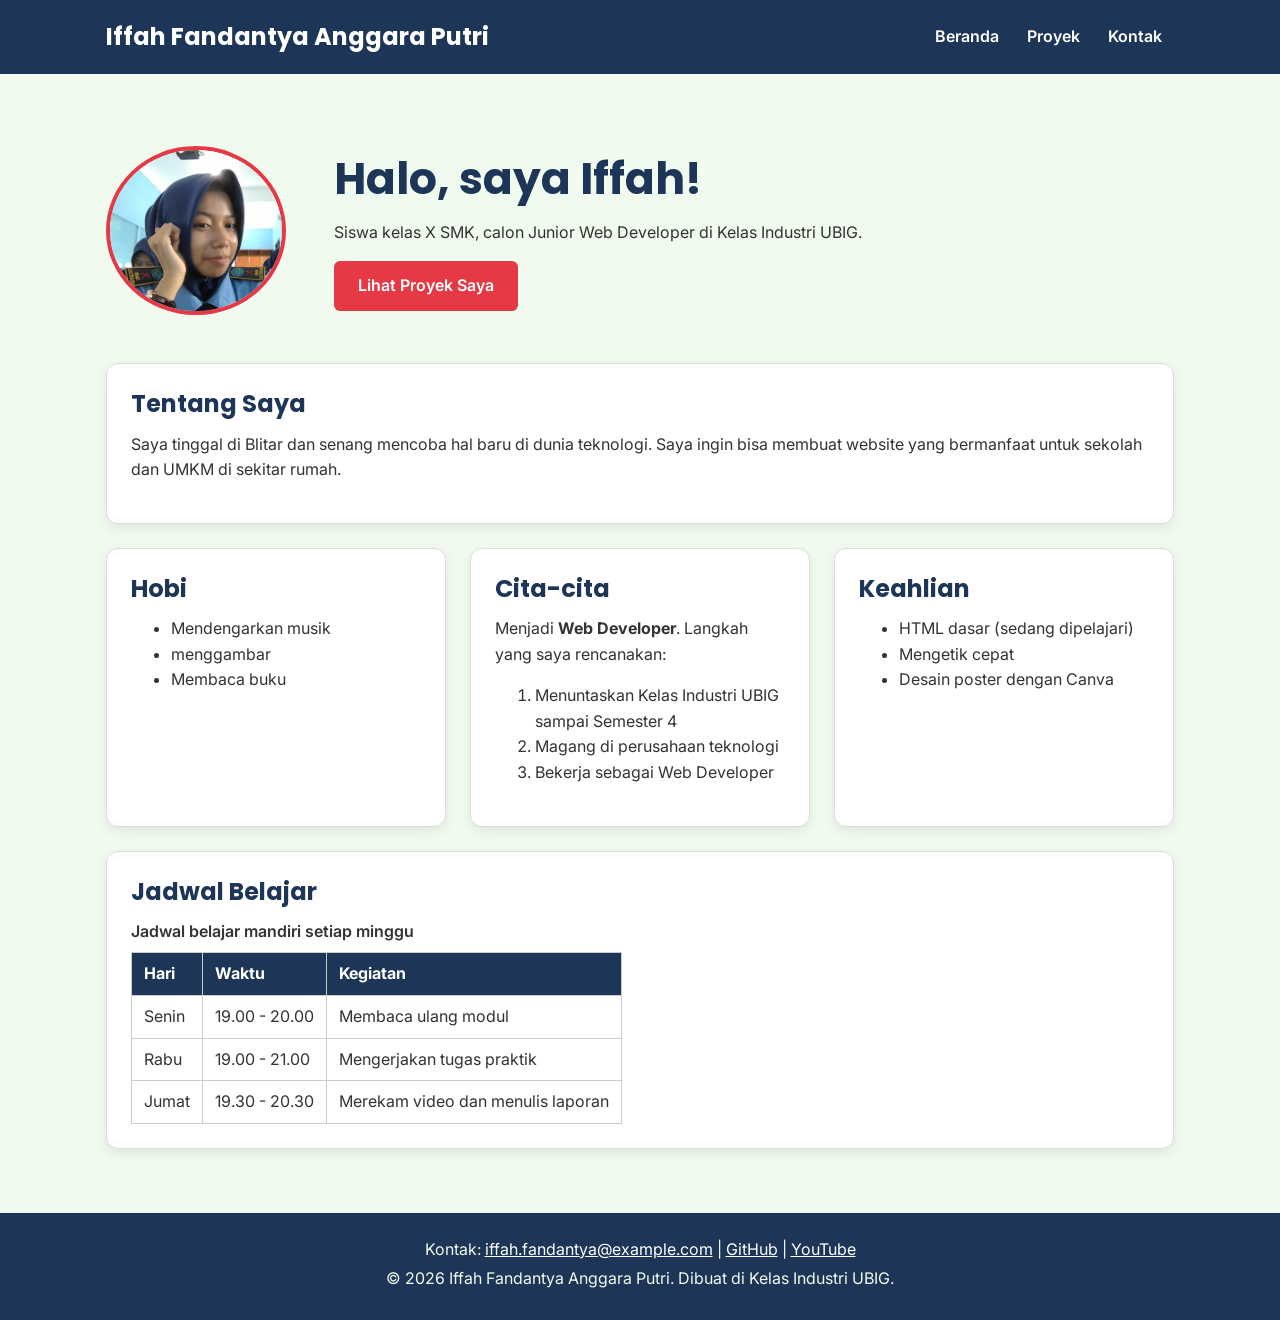
==== index.html @ 1b951d56 "feat: menambahkan html pertama" ====
<!DOCTYPE html>
<html lang="id">
<head>
  <meta charset="UTF-8">
  <meta name="viewport" content="width=device-width, initial-scale=1.0">
  <title>Iffah Fandantya Anggara Putri | Beranda</title>
  <link rel="preconnect" href="https://fonts.googleapis.com">
  <link rel="preconnect" href="https://fonts.gstatic.com" crossorigin>
  <link href="https://fonts.googleapis.com/css2?family=Inter:wght@400;600&family=Poppins:wght@600;700&display=swap" rel="stylesheet">
  <link rel="stylesheet" href="css/style.css">
</head>
<body>
  <header>
    <div class="container navbar">
      <h1>Iffah Fandantya Anggara Putri</h1>
      <nav class="menu-laptop">
        <ul>
          <li><a href="index.html">Beranda</a></li>
          <li><a href="proyek.html">Proyek</a></li>
          <li><a href="kontak.html">Kontak</a></li>
        </ul>
      </nav>
      <!-- Tantangan: menu ponsel yang bisa dibuka-tutup -->
      <details class="menu-ponsel">
        <summary>Menu</summary>
        <nav>
          <ul>
            <li><a href="index.html">Beranda</a></li>
            <li><a href="proyek.html">Proyek</a></li>
            <li><a href="kontak.html">Kontak</a></li>
          </ul>
        </nav>
      </details>
    </div>
  </header>

  <main>
    <div class="container">
      <section class="hero">
        <img src="img/captured_image (1).png" alt="Foto profil Iffah Fandantya Anggara Putri" width="180">
        <div>
          <h2>Halo, saya Iffah!</h2>
          <p>Siswa kelas X SMK, calon Junior Web Developer di Kelas Industri UBIG.</p>
          <a href="proyek.html" class="tombol">Lihat Proyek Saya</a>
        </div>
      </section>

      <section class="kartu">
        <h2>Tentang Saya</h2>
        <p>Saya tinggal di Blitar dan senang mencoba hal baru di dunia teknologi. Saya ingin bisa membuat website yang bermanfaat untuk sekolah dan UMKM di sekitar rumah.</p>
      </section>

      <div class="daftar-kartu">
        <section class="kartu">
          <h2>Hobi</h2>
          <ul>
            <li>Mendengarkan musik</li>
            <li>menggambar</li>
            <li>Membaca buku</li>
          </ul>
        </section>

        <section class="kartu">
          <h2>Cita-cita</h2>
          <p>Menjadi <strong>Web Developer</strong>. Langkah yang saya rencanakan:</p>
          <ol>
            <li>Menuntaskan Kelas Industri UBIG sampai Semester 4</li>
            <li>Magang di perusahaan teknologi</li>
            <li>Bekerja sebagai Web Developer</li>
          </ol>
        </section>

        <section class="kartu">
          <h2>Keahlian</h2>
          <ul>
            <li>HTML dasar (sedang dipelajari)</li>
            <li>Mengetik cepat</li>
            <li>Desain poster dengan Canva</li>
          </ul>
        </section>
      </div>

      <section class="kartu">
        <h2>Jadwal Belajar</h2>
        <table>
          <caption>Jadwal belajar mandiri setiap minggu</caption>
          <thead>
            <tr>
              <th>Hari</th>
              <th>Waktu</th>
              <th>Kegiatan</th>
            </tr>
          </thead>
          <tbody>
            <tr>
              <td>Senin</td>
              <td>19.00 - 20.00</td>
              <td>Membaca ulang modul</td>
            </tr>
            <tr>
              <td>Rabu</td>
              <td>19.00 - 21.00</td>
              <td>Mengerjakan tugas praktik</td>
            </tr>
            <tr>
              <td>Jumat</td>
              <td>19.30 - 20.30</td>
              <td>Merekam video dan menulis laporan</td>
            </tr>
          </tbody>
        </table>
      </section>
    </div>
  </main>

  <footer>
    <p>Kontak: <a href="mailto:iffah.fandantya@example.com">iffah.fandantya@example.com</a> |
      <a href="https://github.com/" target="_blank">GitHub</a> |
      <a href="https://www.youtube.com/" target="_blank">YouTube</a></p>
    <p>&copy; 2026 Iffah Fandantya Anggara Putri. Dibuat di Kelas Industri UBIG.</p>
  </footer>
</body>
</html>
---- css/style.css ----
/* Gaya portofolio Iffah Faandantya Anggara Putri
   Palet: #1D3557 (utama), #E63946 (aksen), #F1FAEE (latar)
   Huruf: Poppins (judul), Inter (isi)
   Tata letak: mobile first, titik ubah 768px (tablet) dan 1024px (laptop) */

/* 1. Reset */
* {
  box-sizing: border-box;
  margin: 0;
}

img {
  max-width: 100%;
  height: auto;
}

/* 2. Dasar halaman: warna dan huruf */
body {
  font-family: "Inter", Arial, sans-serif;
  font-size: 1rem;
  line-height: 1.6;
  color: #333333;
  background-color: #F1FAEE;
}

h1, h2, h3 {
  font-family: "Poppins", Arial, sans-serif;
  color: #1D3557;
  line-height: 1.3;
}

h2 {
  margin-bottom: 0.75rem;
}

p, ul, ol {
  margin-bottom: 1rem;
}

a {
  color: #E63946;
}

/* 3. Wadah, header, dan menu */
.container {
  max-width: 1100px;
  margin: 0 auto;
  padding: 0 1rem;
}

header {
  background-color: #1D3557;
  color: #FFFFFF;
  padding: 1rem 0;
}

header h1 {
  color: #FFFFFF;
  font-size: 1.5rem;
}

.navbar {
  display: flex;
  flex-wrap: wrap;
  justify-content: space-between;
  align-items: center;
  gap: 0.5rem;
}

nav ul {
  display: flex;
  gap: 0.25rem;
  padding: 0;
  margin: 0;
  list-style: none;
}

nav a {
  display: inline-block;
  padding: 0.5rem 0.75rem;
  border-radius: 6px;
  color: #FFFFFF;
  font-weight: 600;
  text-decoration: none;
}

/* Tantangan: menu ponsel buka-tutup dengan details */
.menu-laptop {
  display: none;
}

.menu-ponsel summary {
  padding: 0.5rem 0.75rem;
  border: 1px solid #FFFFFF;
  border-radius: 6px;
  font-weight: 600;
  cursor: pointer;
}

.menu-ponsel ul {
  flex-direction: column;
  margin-top: 0.5rem;
}

/* 4. Isi utama, hero, dan kartu */
main {
  padding: 1.5rem 0;
}

.hero {
  display: flex;
  flex-direction: column;
  align-items: center;
  gap: 1.5rem;
  padding: 1rem 0 2rem;
  text-align: center;
}

.hero img {
  border: 4px solid #E63946;
  border-radius: 50%;
}

.hero h2 {
  font-size: 2rem;
}

.tombol {
  display: inline-block;
  padding: 0.75rem 1.5rem;
  border-radius: 6px;
  background-color: #E63946;
  color: #FFFFFF;
  font-weight: 600;
  text-decoration: none;
}

.kartu {
  background-color: #FFFFFF;
  padding: 1rem;
  margin-bottom: 1.5rem;
  border: 1px solid #DDDDDD;
  border-radius: 12px;
  box-shadow: 0 4px 12px rgba(0, 0, 0, 0.08);
}

.daftar-kartu {
  display: flex;
  flex-wrap: wrap;
  gap: 1.5rem;
  margin-bottom: 1.5rem;
}

.daftar-kartu .kartu {
  flex: 1 1 280px;
  margin-bottom: 0;
}

article img {
  border-radius: 8px;
  border: 1px solid #DDDDDD;
}

/* 5. Tabel */
table {
  border-collapse: collapse;
}

caption {
  font-weight: 600;
  text-align: left;
  margin-bottom: 0.5rem;
}

th, td {
  border: 1px solid #CCCCCC;
  padding: 0.5rem 0.75rem;
  text-align: left;
}

th {
  background-color: #1D3557;
  color: #FFFFFF;
}

/* 6. Form */
label {
  font-weight: 600;
}

input, select, textarea {
  width: 100%;
  max-width: 22rem;
  padding: 0.6rem;
  margin-top: 0.25rem;
  border: 1px solid #CCCCCC;
  border-radius: 6px;
  font-family: inherit;
  font-size: 1rem;
}

button {
  padding: 0.75rem 1.5rem;
  border: none;
  border-radius: 6px;
  background-color: #E63946;
  color: #FFFFFF;
  font-family: inherit;
  font-size: 1rem;
  font-weight: 600;
  cursor: pointer;
}

/* 7. Footer */
footer {
  background-color: #1D3557;
  color: #F1FAEE;
  text-align: center;
  padding: 1.5rem;
}

footer p {
  margin-bottom: 0.25rem;
}

footer a {
  color: #FFFFFF;
}

/* 8. Tablet: lebar layar 768px ke atas */
@media (min-width: 768px) {
  .menu-laptop {
    display: block;
  }

  .menu-ponsel {
    display: none;
  }

  .hero {
    flex-direction: row;
    padding: 2rem 0 3rem;
    text-align: left;
  }

  .kartu {
    padding: 1.5rem;
  }
}

/* 9. Laptop: lebar layar 1024px ke atas */
@media (min-width: 1024px) {
  main {
    padding: 2.5rem 0;
  }

  .hero {
    gap: 3rem;
  }

  .hero h2 {
    font-size: 2.75rem;
  }
}
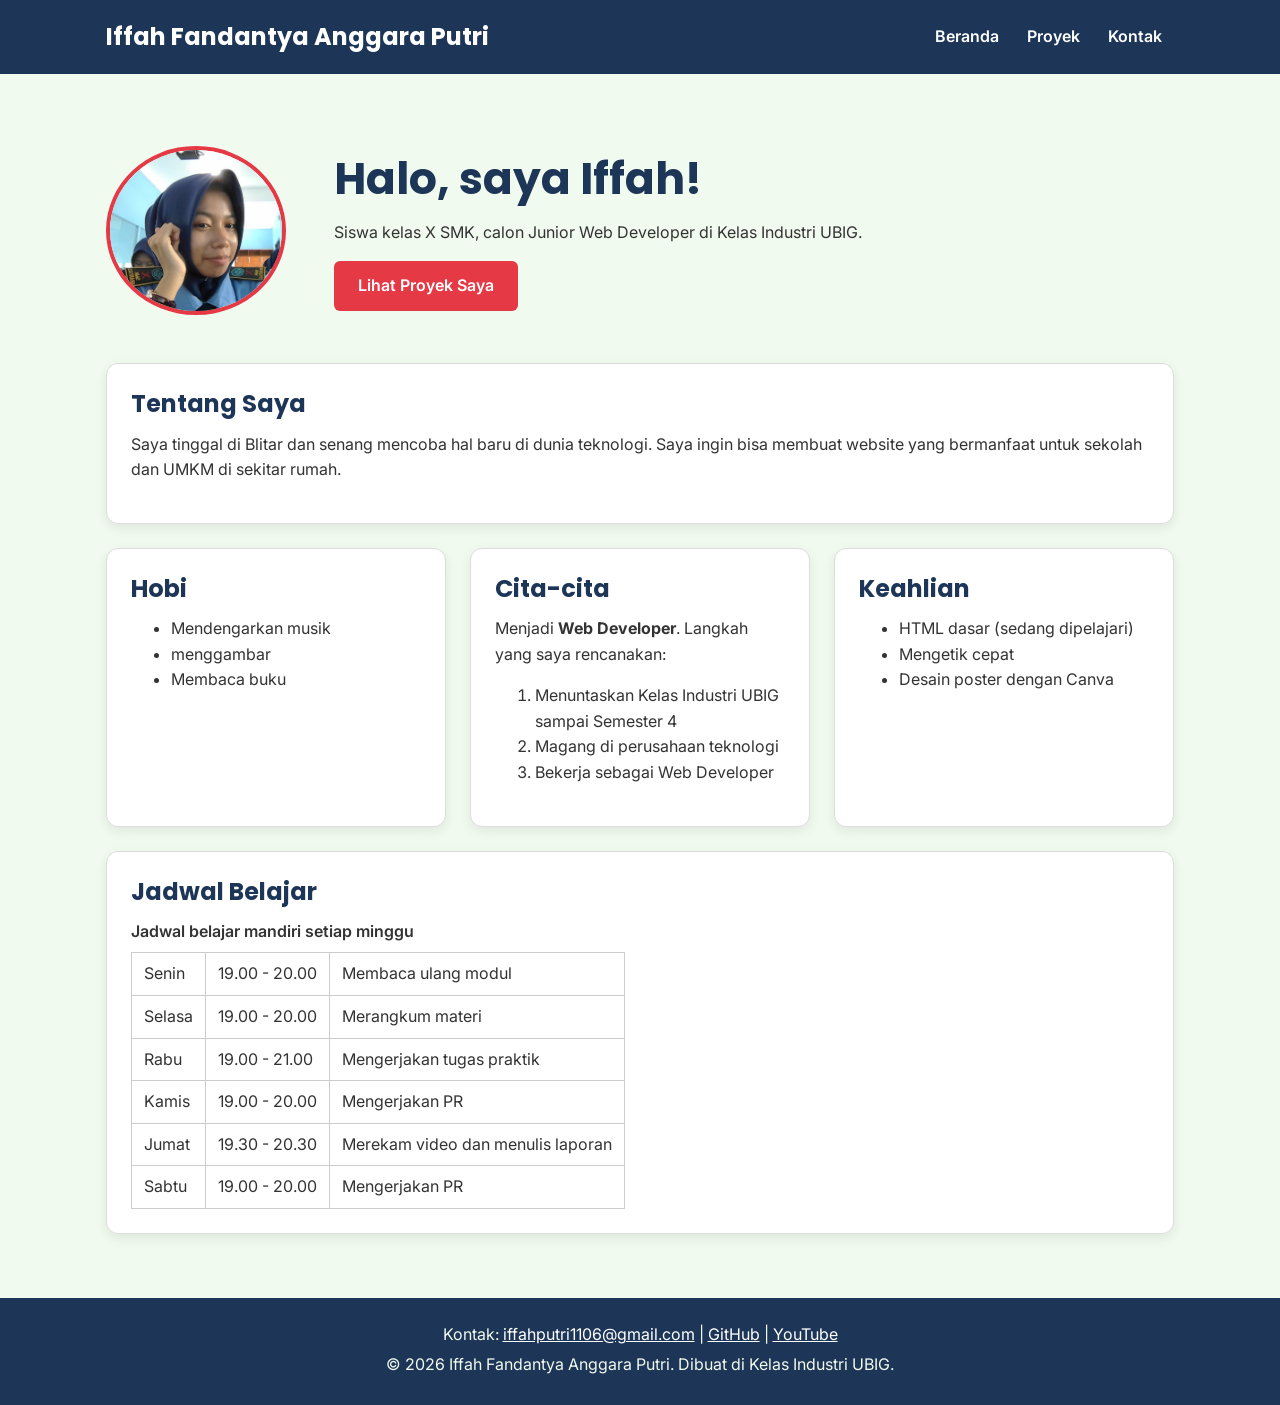
==== commit 2c5f910c: "mendaftarkan file HTML dan CSS profil digital" ====
--- a/index.html
+++ b/index.html
@@ -1,6 +1,6 @@
 <!DOCTYPE html>
 <html lang="id">
-<head>
+<head> 
   <meta charset="UTF-8">
   <meta name="viewport" content="width=device-width, initial-scale=1.0">
   <title>Iffah Fandantya Anggara Putri | Beranda</title>
@@ -86,26 +86,33 @@
           <caption>Jadwal belajar mandiri setiap minggu</caption>
           <thead>
             <tr>
-              <th>Hari</th>
-              <th>Waktu</th>
-              <th>Kegiatan</th>
-            </tr>
-          </thead>
-          <tbody>
-            <tr>
               <td>Senin</td>
               <td>19.00 - 20.00</td>
               <td>Membaca ulang modul</td>
             </tr>
             <tr>
+              <td>Selasa</td>
+              <td>19.00 - 20.00</td>
+              <td>Merangkum materi</td>
+            </tr>
               <td>Rabu</td>
               <td>19.00 - 21.00</td>
               <td>Mengerjakan tugas praktik</td>
             </tr>
             <tr>
+              <td>Kamis</td>
+              <td>19.00 - 20.00</td>
+              <td>Mengerjakan PR</td>
+            </tr>
+            <tr>
               <td>Jumat</td>
               <td>19.30 - 20.30</td>
               <td>Merekam video dan menulis laporan</td>
+            </tr>
+            <tr>
+              <td>Sabtu</td>
+              <td>19.00 - 20.00</td>
+              <td>Mengerjakan PR</td>
             </tr>
           </tbody>
         </table>
@@ -114,9 +121,9 @@
   </main>
 
   <footer>
-    <p>Kontak: <a href="mailto:iffah.fandantya@example.com">iffah.fandantya@example.com</a> |
-      <a href="https://github.com/" target="_blank">GitHub</a> |
-      <a href="https://www.youtube.com/" target="_blank">YouTube</a></p>
+    <p>Kontak: <a href="mailto:iffahputri1106@gmail.com">iffahputri1106@gmail.com</a> |
+      <a href="https://github.com/dashboard" target="_blank">GitHub</a> |
+      <a href="https://www.youtube.com/feed/your" target="_blank">YouTube</a></p>
     <p>&copy; 2026 Iffah Fandantya Anggara Putri. Dibuat di Kelas Industri UBIG.</p>
   </footer>
 </body>
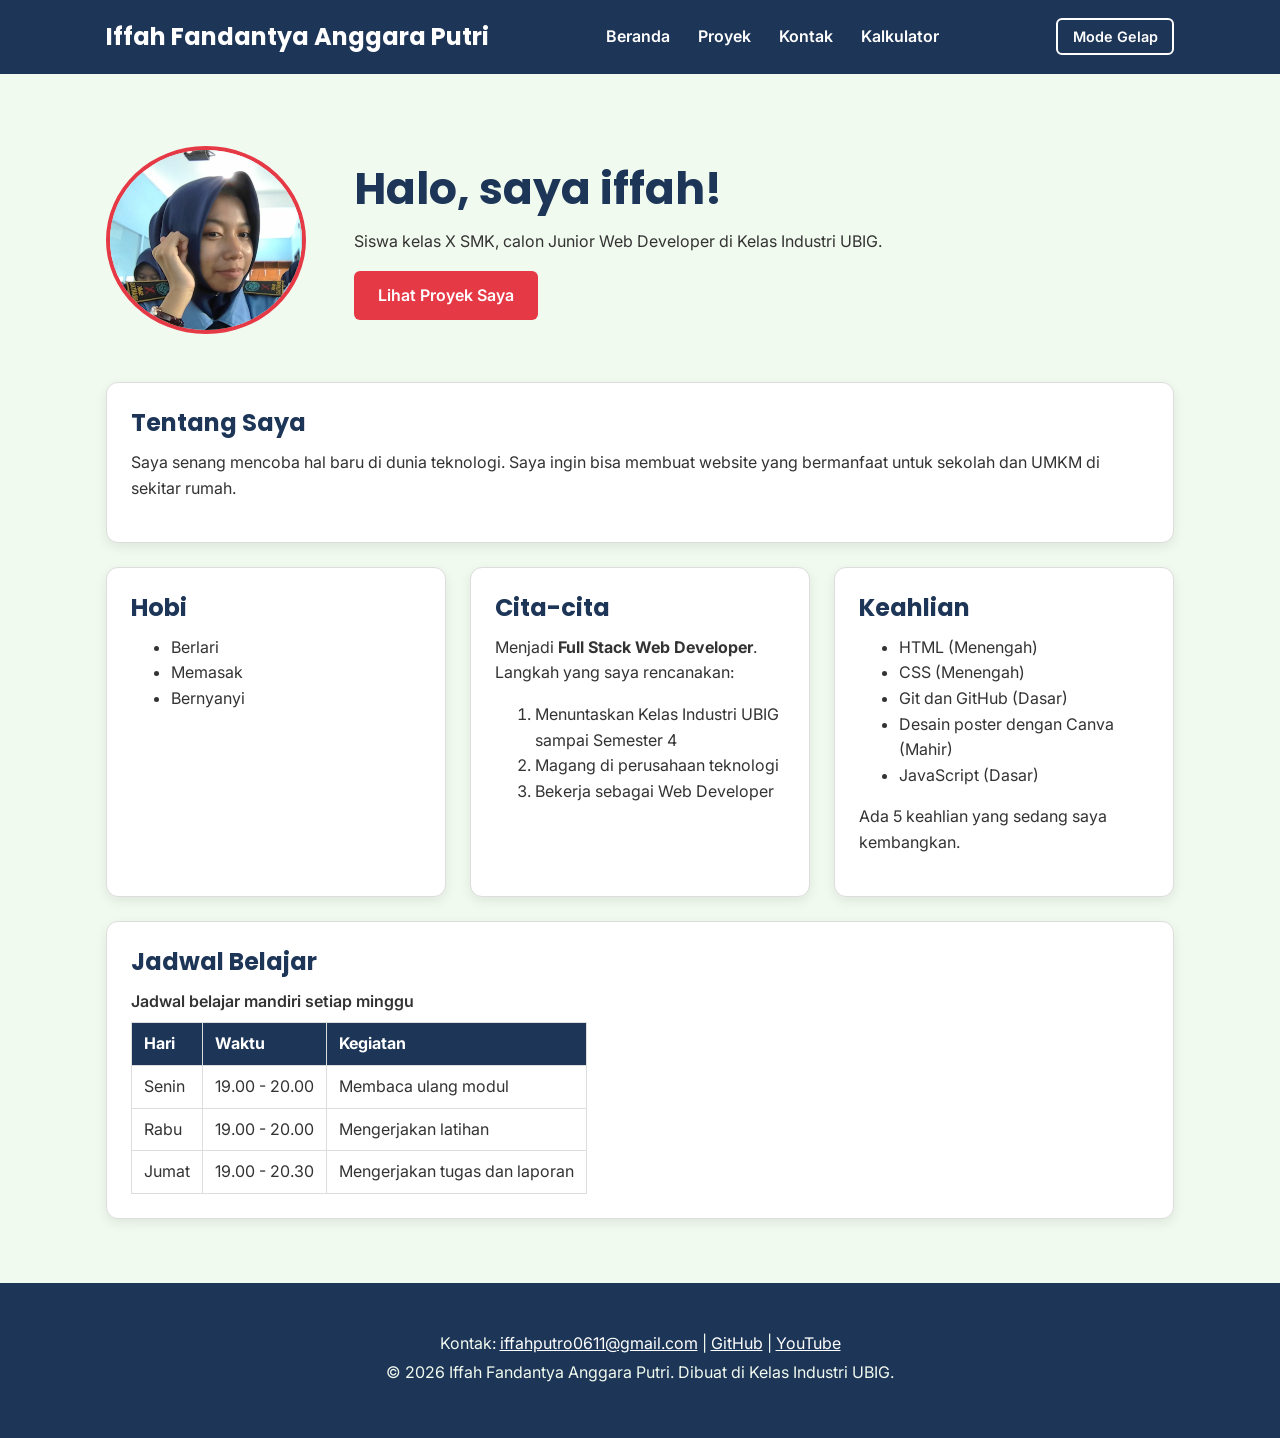
==== commit 505844c3: "feat: uji praktik paket A tambah keahlian" ====
--- a/index.html
+++ b/index.html
@@ -1,14 +1,19 @@
 <!DOCTYPE html>
 <html lang="id">
-<head> 
+
+<head>
   <meta charset="UTF-8">
   <meta name="viewport" content="width=device-width, initial-scale=1.0">
   <title>Iffah Fandantya Anggara Putri | Beranda</title>
+  <link rel="icon" href="img/captured_image (1).png">
   <link rel="preconnect" href="https://fonts.googleapis.com">
   <link rel="preconnect" href="https://fonts.gstatic.com" crossorigin>
-  <link href="https://fonts.googleapis.com/css2?family=Inter:wght@400;600&family=Poppins:wght@600;700&display=swap" rel="stylesheet">
+  <link href="https://fonts.googleapis.com/css2?family=Inter:wght@400;600&family=Poppins:wght@600;700&display=swap"
+    rel="stylesheet">
   <link rel="stylesheet" href="css/style.css">
+  <script src="js/main.js" defer></script>
 </head>
+
 <body>
   <header>
     <div class="container navbar">
@@ -18,51 +23,43 @@
           <li><a href="index.html">Beranda</a></li>
           <li><a href="proyek.html">Proyek</a></li>
           <li><a href="kontak.html">Kontak</a></li>
+          <li><a href="kalkulator.html">Kalkulator</a></li>
         </ul>
       </nav>
-      <!-- Tantangan: menu ponsel yang bisa dibuka-tutup -->
-      <details class="menu-ponsel">
-        <summary>Menu</summary>
-        <nav>
-          <ul>
-            <li><a href="index.html">Beranda</a></li>
-            <li><a href="proyek.html">Proyek</a></li>
-            <li><a href="kontak.html">Kontak</a></li>
-          </ul>
-        </nav>
-      </details>
+      <button type="button" id="tombol-tema" class="tombol-tema">Mode Gelap</button>
     </div>
   </header>
 
   <main>
     <div class="container">
       <section class="hero">
-        <img src="img/captured_image (1).png" alt="Foto profil Iffah Fandantya Anggara Putri" width="180">
+        <img src="img/captured_image (1).png" alt="Foto profil Iffah Fandantya Anggara Putri" width="200" height="200">
         <div>
-          <h2>Halo, saya Iffah!</h2>
+          <h2>Halo, saya iffah!</h2>
           <p>Siswa kelas X SMK, calon Junior Web Developer di Kelas Industri UBIG.</p>
-          <a href="proyek.html" class="tombol">Lihat Proyek Saya</a>
+          <a class="tombol" href="proyek.html">Lihat Proyek Saya</a>
         </div>
       </section>
 
       <section class="kartu">
         <h2>Tentang Saya</h2>
-        <p>Saya tinggal di Blitar dan senang mencoba hal baru di dunia teknologi. Saya ingin bisa membuat website yang bermanfaat untuk sekolah dan UMKM di sekitar rumah.</p>
+        <p>Saya senang mencoba hal baru di dunia teknologi. Saya ingin bisa membuat website yang bermanfaat untuk
+          sekolah dan UMKM di sekitar rumah.</p>
       </section>
 
       <div class="daftar-kartu">
         <section class="kartu">
           <h2>Hobi</h2>
           <ul>
-            <li>Mendengarkan musik</li>
-            <li>menggambar</li>
-            <li>Membaca buku</li>
+            <li>Berlari</li>
+            <li>Memasak</li>
+            <li>Bernyanyi</li>
           </ul>
         </section>
 
         <section class="kartu">
           <h2>Cita-cita</h2>
-          <p>Menjadi <strong>Web Developer</strong>. Langkah yang saya rencanakan:</p>
+          <p>Menjadi <strong>Full Stack Web Developer</strong>. Langkah yang saya rencanakan:</p>
           <ol>
             <li>Menuntaskan Kelas Industri UBIG sampai Semester 4</li>
             <li>Magang di perusahaan teknologi</li>
@@ -72,11 +69,8 @@
 
         <section class="kartu">
           <h2>Keahlian</h2>
-          <ul>
-            <li>HTML dasar (sedang dipelajari)</li>
-            <li>Mengetik cepat</li>
-            <li>Desain poster dengan Canva</li>
-          </ul>
+          <ul id="daftar-skill"></ul>
+          <p id="jumlah-skill"></p>
         </section>
       </div>
 
@@ -86,33 +80,26 @@
           <caption>Jadwal belajar mandiri setiap minggu</caption>
           <thead>
             <tr>
+              <th>Hari</th>
+              <th>Waktu</th>
+              <th>Kegiatan</th>
+            </tr>
+          </thead>
+          <tbody>
+            <tr>
               <td>Senin</td>
               <td>19.00 - 20.00</td>
               <td>Membaca ulang modul</td>
             </tr>
             <tr>
-              <td>Selasa</td>
+              <td>Rabu</td>
               <td>19.00 - 20.00</td>
-              <td>Merangkum materi</td>
-            </tr>
-              <td>Rabu</td>
-              <td>19.00 - 21.00</td>
-              <td>Mengerjakan tugas praktik</td>
-            </tr>
-            <tr>
-              <td>Kamis</td>
-              <td>19.00 - 20.00</td>
-              <td>Mengerjakan PR</td>
+              <td>Mengerjakan latihan</td>
             </tr>
             <tr>
               <td>Jumat</td>
-              <td>19.30 - 20.30</td>
-              <td>Merekam video dan menulis laporan</td>
-            </tr>
-            <tr>
-              <td>Sabtu</td>
-              <td>19.00 - 20.00</td>
-              <td>Mengerjakan PR</td>
+              <td>19.00 - 20.30</td>
+              <td>Mengerjakan tugas dan laporan</td>
             </tr>
           </tbody>
         </table>
@@ -121,10 +108,13 @@
   </main>
 
   <footer>
-    <p>Kontak: <a href="mailto:iffahputri1106@gmail.com">iffahputri1106@gmail.com</a> |
-      <a href="https://github.com/dashboard" target="_blank">GitHub</a> |
-      <a href="https://www.youtube.com/feed/your" target="_blank">YouTube</a></p>
-    <p>&copy; 2026 Iffah Fandantya Anggara Putri. Dibuat di Kelas Industri UBIG.</p>
-  </footer>
+    <footer>
+      <p>Kontak: <a href="mailto:iffahputri0611@gmail.com">iffahputro0611@gmail.com</a> |
+        <a href="https://github.com/" target="_blank">GitHub</a> |
+        <a href="https://www.youtube.com/@stoberryy00" target="_blank">YouTube</a>
+      </p>
+      <p>&copy; 2026 Iffah Fandantya Anggara Putri. Dibuat di Kelas Industri UBIG.</p>
+    </footer>
 </body>
-</html>
+
+</html>
--- a/css/style.css
+++ b/css/style.css
@@ -1,7 +1,6 @@
-/* Gaya portofolio Iffah Faandantya Anggara Putri
-   Palet: #1D3557 (utama), #E63946 (aksen), #F1FAEE (latar)
-   Huruf: Poppins (judul), Inter (isi)
-   Tata letak: mobile first, titik ubah 768px (tablet) dan 1024px (laptop) */
+/* Gaya portofolio Iffah Fandantya Anggara Putri
+   Palet: #1D3557, #E63946, #F1FAEE
+   Tata letak: Responsive */
 
 /* 1. Reset */
 * {
@@ -14,18 +13,31 @@
   height: auto;
 }
 
-/* 2. Dasar halaman: warna dan huruf */
+/* 2. Variabel warna */
+:root {
+  --warna-utama: #1D3557;
+  --warna-judul: #1D3557;
+  --warna-aksen: #E63946;
+  --warna-tautan: #E63946;
+  --warna-latar: #F1FAEE;
+  --warna-teks: #333333;
+  --warna-kartu: #FFFFFF;
+  --warna-garis: #DDDDDD;
+}
+
 body {
   font-family: "Inter", Arial, sans-serif;
   font-size: 1rem;
   line-height: 1.6;
-  color: #333333;
-  background-color: #F1FAEE;
-}
-
-h1, h2, h3 {
+  color: var(--warna-teks);
+  background-color: var(--warna-latar);
+}
+
+h1,
+h2,
+h3 {
   font-family: "Poppins", Arial, sans-serif;
-  color: #1D3557;
+  color: var(--warna-judul);
   line-height: 1.3;
 }
 
@@ -33,12 +45,14 @@
   margin-bottom: 0.75rem;
 }
 
-p, ul, ol {
+p,
+ul,
+ol {
   margin-bottom: 1rem;
 }
 
 a {
-  color: #E63946;
+  color: var(--warna-tautan);
 }
 
 /* 3. Wadah, header, dan menu */
@@ -49,7 +63,7 @@
 }
 
 header {
-  background-color: #1D3557;
+  background-color: var(--warna-utama);
   color: #FFFFFF;
   padding: 1rem 0;
 }
@@ -69,6 +83,7 @@
 
 nav ul {
   display: flex;
+  flex-wrap: wrap;
   gap: 0.25rem;
   padding: 0;
   margin: 0;
@@ -84,8 +99,12 @@
   text-decoration: none;
 }
 
-/* Tantangan: menu ponsel buka-tutup dengan details */
+/* Menu navigasi */
 .menu-laptop {
+  display: block;
+}
+
+.menu-ponsel {
   display: none;
 }
 
@@ -117,7 +136,7 @@
 }
 
 .hero img {
-  border: 4px solid #E63946;
+  border: 4px solid var(--warna-aksen);
   border-radius: 50%;
 }
 
@@ -129,17 +148,17 @@
   display: inline-block;
   padding: 0.75rem 1.5rem;
   border-radius: 6px;
-  background-color: #E63946;
+  background-color: var(--warna-aksen);
   color: #FFFFFF;
   font-weight: 600;
   text-decoration: none;
 }
 
 .kartu {
-  background-color: #FFFFFF;
+  background-color: var(--warna-kartu);
   padding: 1rem;
   margin-bottom: 1.5rem;
-  border: 1px solid #DDDDDD;
+  border: 1px solid var(--warna-garis);
   border-radius: 12px;
   box-shadow: 0 4px 12px rgba(0, 0, 0, 0.08);
 }
@@ -158,7 +177,7 @@
 
 article img {
   border-radius: 8px;
-  border: 1px solid #DDDDDD;
+  border: 1px solid var(--warna-garis);
 }
 
 /* 5. Tabel */
@@ -172,14 +191,15 @@
   margin-bottom: 0.5rem;
 }
 
-th, td {
-  border: 1px solid #CCCCCC;
+th,
+td {
+  border: 1px solid var(--warna-garis);
   padding: 0.5rem 0.75rem;
   text-align: left;
 }
 
 th {
-  background-color: #1D3557;
+  background-color: var(--warna-utama);
   color: #FFFFFF;
 }
 
@@ -188,22 +208,26 @@
   font-weight: 600;
 }
 
-input, select, textarea {
+input,
+select,
+textarea {
   width: 100%;
   max-width: 22rem;
   padding: 0.6rem;
   margin-top: 0.25rem;
-  border: 1px solid #CCCCCC;
+  border: 1px solid var(--warna-garis);
   border-radius: 6px;
   font-family: inherit;
   font-size: 1rem;
+  background-color: var(--warna-kartu);
+  color: var(--warna-teks);
 }
 
 button {
   padding: 0.75rem 1.5rem;
   border: none;
   border-radius: 6px;
-  background-color: #E63946;
+  background-color: var(--warna-aksen);
   color: #FFFFFF;
   font-family: inherit;
   font-size: 1rem;
@@ -211,9 +235,13 @@
   cursor: pointer;
 }
 
+.keterangan {
+  font-size: 0.875rem;
+}
+
 /* 7. Footer */
 footer {
-  background-color: #1D3557;
+  background-color: var(--warna-utama);
   color: #F1FAEE;
   text-align: center;
   padding: 1.5rem;
@@ -227,7 +255,7 @@
   color: #FFFFFF;
 }
 
-/* 8. Tablet: lebar layar 768px ke atas */
+/* 8. Tablet */
 @media (min-width: 768px) {
   .menu-laptop {
     display: block;
@@ -248,7 +276,7 @@
   }
 }
 
-/* 9. Laptop: lebar layar 1024px ke atas */
+/* 9. Laptop */
 @media (min-width: 1024px) {
   main {
     padding: 2.5rem 0;
@@ -262,3 +290,53 @@
     font-size: 2.75rem;
   }
 }
+
+/* 10. Tombol tema, filter, dan label */
+.tombol-tema {
+  padding: 0.5rem 0.9rem;
+  border: 2px solid #FFFFFF;
+  background-color: transparent;
+  font-size: 0.9rem;
+}
+
+.filter {
+  display: flex;
+  flex-wrap: wrap;
+  gap: 0.5rem;
+  margin-bottom: 1rem;
+}
+
+.tombol-filter {
+  padding: 0.5rem 1rem;
+  border: 2px solid var(--warna-garis);
+  background-color: var(--warna-kartu);
+  color: var(--warna-judul);
+}
+
+.tombol-filter.aktif {
+  background-color: var(--warna-aksen);
+  border-color: var(--warna-aksen);
+  color: #FFFFFF;
+}
+
+.label {
+  display: inline-block;
+  padding: 0.1rem 0.6rem;
+  margin-bottom: 0.5rem;
+  border-radius: 999px;
+  background-color: var(--warna-latar);
+  color: var(--warna-judul);
+  font-size: 0.85rem;
+  font-weight: 600;
+}
+
+/* 11. Tema gelap */
+body.gelap {
+  --warna-utama: #0B1526;
+  --warna-judul: #A8DADC;
+  --warna-tautan: #FF8A8A;
+  --warna-latar: #121A24;
+  --warna-teks: #E3E8EE;
+  --warna-kartu: #1C2836;
+  --warna-garis: #34465A;
+}
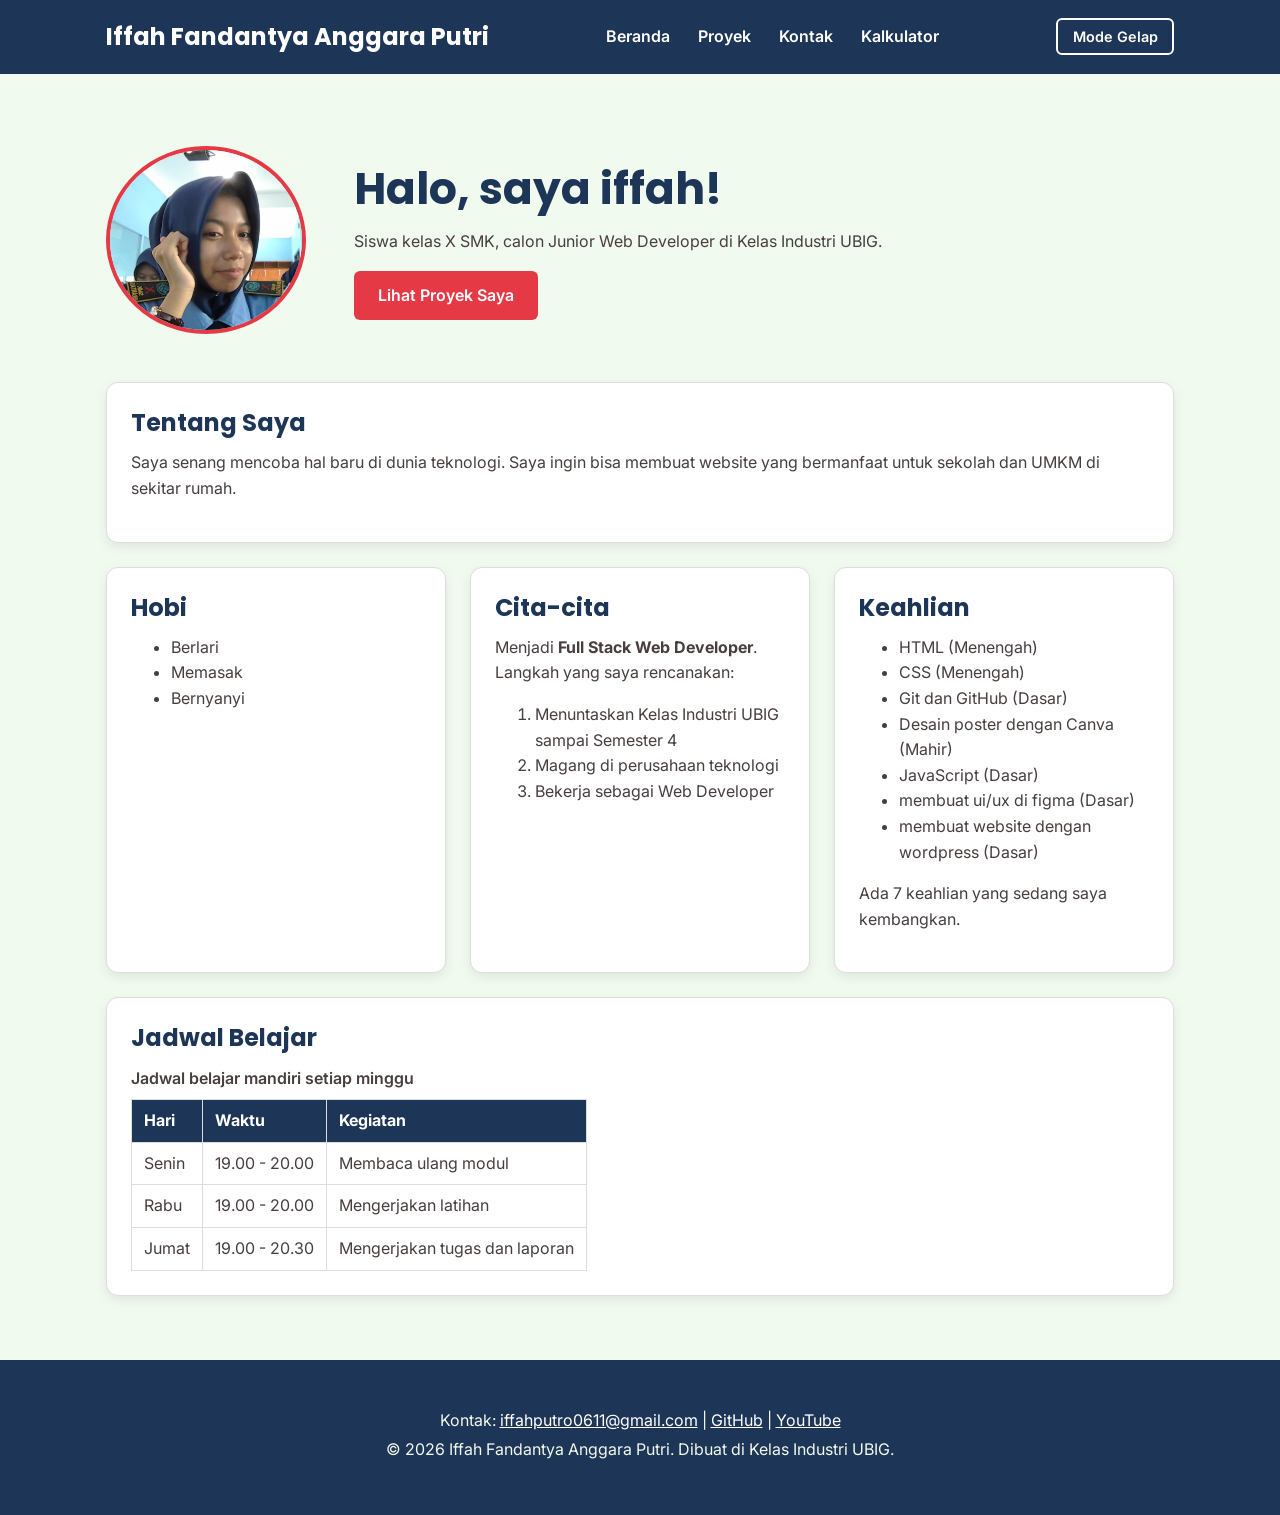
==== commit 10fb9824: "feat: menambahkana proyek HTML" ====
--- a/index.html
+++ b/index.html
@@ -33,7 +33,7 @@
   <main>
     <div class="container">
       <section class="hero">
-        <img src="img/captured_image (1).png" alt="Foto profil Iffah Fandantya Anggara Putri" width="200" height="200">
+        <img src="img/foto-profile.png" alt="Foto profil Iffah Fandantya Anggara Putri" width="200" height="200">
         <div>
           <h2>Halo, saya iffah!</h2>
           <p>Siswa kelas X SMK, calon Junior Web Developer di Kelas Industri UBIG.</p>
--- a/css/style.css
+++ b/css/style.css
@@ -1,30 +1,45 @@
-/* Gaya portofolio Iffah Fandantya Anggara Putri
-   Palet: #1D3557, #E63946, #F1FAEE
-   Tata letak: Responsive */
-
-/* 1. Reset */
-* {
-  box-sizing: border-box;
-  margin: 0;
-}
-
-img {
-  max-width: 100%;
-  height: auto;
-}
-
-/* 2. Variabel warna */
+/* Gaya portofolio Meta Dwi Putri Lestari */
+
+/* 0. Variabel warna mode terang */
 :root {
   --warna-utama: #1D3557;
   --warna-judul: #1D3557;
   --warna-aksen: #E63946;
   --warna-tautan: #E63946;
   --warna-latar: #F1FAEE;
-  --warna-teks: #333333;
+  --warna-teks: #483e3e;
   --warna-kartu: #FFFFFF;
   --warna-garis: #DDDDDD;
-}
-
+  --warna-ikon-menu: #dddd;
+}
+
+body.gelap {
+  --warna-utama: #0e1c33;
+  --warna-judul: #bfddde;
+  --warna-tautan: #FF8A8A;
+  --warna-latar: #2f2f33;
+  --warna-teks: #E3E8EE;
+  --warna-kartu: #24313f;
+  --warna-garis: #34465A;
+  --warna-ikon-menu: #fff;
+}
+
+/* 1. Reset */
+* {
+  box-sizing: border-box;
+  margin: 0;
+}
+
+.keterangan {
+  font-size: 0.875rem;
+}
+
+img {
+  max-width: 100%;
+  height: auto;
+}
+
+/* 2. Dasar halaman: warna dan huruf */
 body {
   font-family: "Inter", Arial, sans-serif;
   font-size: 1rem;
@@ -64,7 +79,7 @@
 
 header {
   background-color: var(--warna-utama);
-  color: #FFFFFF;
+  color: var(--warna-kartu);
   padding: 1rem 0;
 }
 
@@ -83,7 +98,6 @@
 
 nav ul {
   display: flex;
-  flex-wrap: wrap;
   gap: 0.25rem;
   padding: 0;
   margin: 0;
@@ -99,18 +113,14 @@
   text-decoration: none;
 }
 
-/* Menu navigasi */
+/* Menu ponsel */
 .menu-laptop {
-  display: block;
-}
-
-.menu-ponsel {
   display: none;
 }
 
 .menu-ponsel summary {
   padding: 0.5rem 0.75rem;
-  border: 1px solid #FFFFFF;
+  border: 1px solid var(--warna-ikon-menu);
   border-radius: 6px;
   font-weight: 600;
   cursor: pointer;
@@ -200,7 +210,7 @@
 
 th {
   background-color: var(--warna-utama);
-  color: #FFFFFF;
+  color: var(--warna-kartu);
 }
 
 /* 6. Form */
@@ -228,21 +238,17 @@
   border: none;
   border-radius: 6px;
   background-color: var(--warna-aksen);
-  color: #FFFFFF;
+  color: var(--warna-kartu);
   font-family: inherit;
   font-size: 1rem;
   font-weight: 600;
   cursor: pointer;
-}
-
-.keterangan {
-  font-size: 0.875rem;
 }
 
 /* 7. Footer */
 footer {
   background-color: var(--warna-utama);
-  color: #F1FAEE;
+  color: var(--warna-latar);
   text-align: center;
   padding: 1.5rem;
 }
@@ -252,10 +258,10 @@
 }
 
 footer a {
-  color: #FFFFFF;
-}
-
-/* 8. Tablet */
+  color: var(--warna-kartu);
+}
+
+/* 8. Tablet: lebar layar 768px ke atas */
 @media (min-width: 768px) {
   .menu-laptop {
     display: block;
@@ -276,7 +282,7 @@
   }
 }
 
-/* 9. Laptop */
+/* 9. Laptop: lebar layar 1024px ke atas */
 @media (min-width: 1024px) {
   main {
     padding: 2.5rem 0;
@@ -291,11 +297,12 @@
   }
 }
 
-/* 10. Tombol tema, filter, dan label */
+/* 10. Tombol tema */
 .tombol-tema {
   padding: 0.5rem 0.9rem;
   border: 2px solid #FFFFFF;
   background-color: transparent;
+  color: #FFFFFF;
   font-size: 0.9rem;
 }
 
@@ -312,13 +319,12 @@
   background-color: var(--warna-kartu);
   color: var(--warna-judul);
 }
-
+/* Tombol filter yang sedang aktif */
 .tombol-filter.aktif {
-  background-color: var(--warna-aksen);
-  border-color: var(--warna-aksen);
-  color: #FFFFFF;
-}
-
+    background-color: var(--warna-aksen);
+    color: #FFFFFF;
+    border-color: var(--warna-aksen);
+}
 .label {
   display: inline-block;
   padding: 0.1rem 0.6rem;
@@ -330,13 +336,54 @@
   font-weight: 600;
 }
 
-/* 11. Tema gelap */
-body.gelap {
-  --warna-utama: #0B1526;
-  --warna-judul: #A8DADC;
-  --warna-tautan: #FF8A8A;
-  --warna-latar: #121A24;
-  --warna-teks: #E3E8EE;
-  --warna-kartu: #1C2836;
-  --warna-garis: #34465A;
+
+/* 11. Tampilan kartu proyek */
+
+#daftar-proyek {
+    display: grid;
+    grid-template-columns: repeat(2, minmax(0, 1fr));
+    gap: 1.5rem;
+    margin-top: 1.5rem;
+    margin-bottom: 1.5rem;
+}
+
+.kartu-proyek {
+    background-color: var(--warna-kartu);
+    padding: 1rem;
+    border: 1px solid var(--warna-garis);
+    border-radius: 12px;
+    box-shadow: 0 4px 12px rgba(0, 0, 0, 0.08);
+}
+
+.kartu-proyek img {
+    width: 100%;
+    height: 200px;
+    object-fit: cover;
+    border-radius: 8px;
+    border: 1px solid var(--warna-garis);
+    display: block;
+    margin-bottom: 1rem;
+}
+
+.kartu-proyek h3 {
+    margin-bottom: 0.5rem;
+}
+
+.kartu-proyek p {
+    margin-bottom: 0.5rem;
+}
+
+/* Tampilan HP */
+@media (max-width: 600px) {
+    #daftar-proyek {
+        grid-template-columns: 1fr;
+    }
+}
+
+.tambah-skill {
+    display: flex;
+    flex-direction: column;
+    gap: 0.5rem;
+    margin-bottom: 1rem;
+    color: var(--warna-garis)
 }
